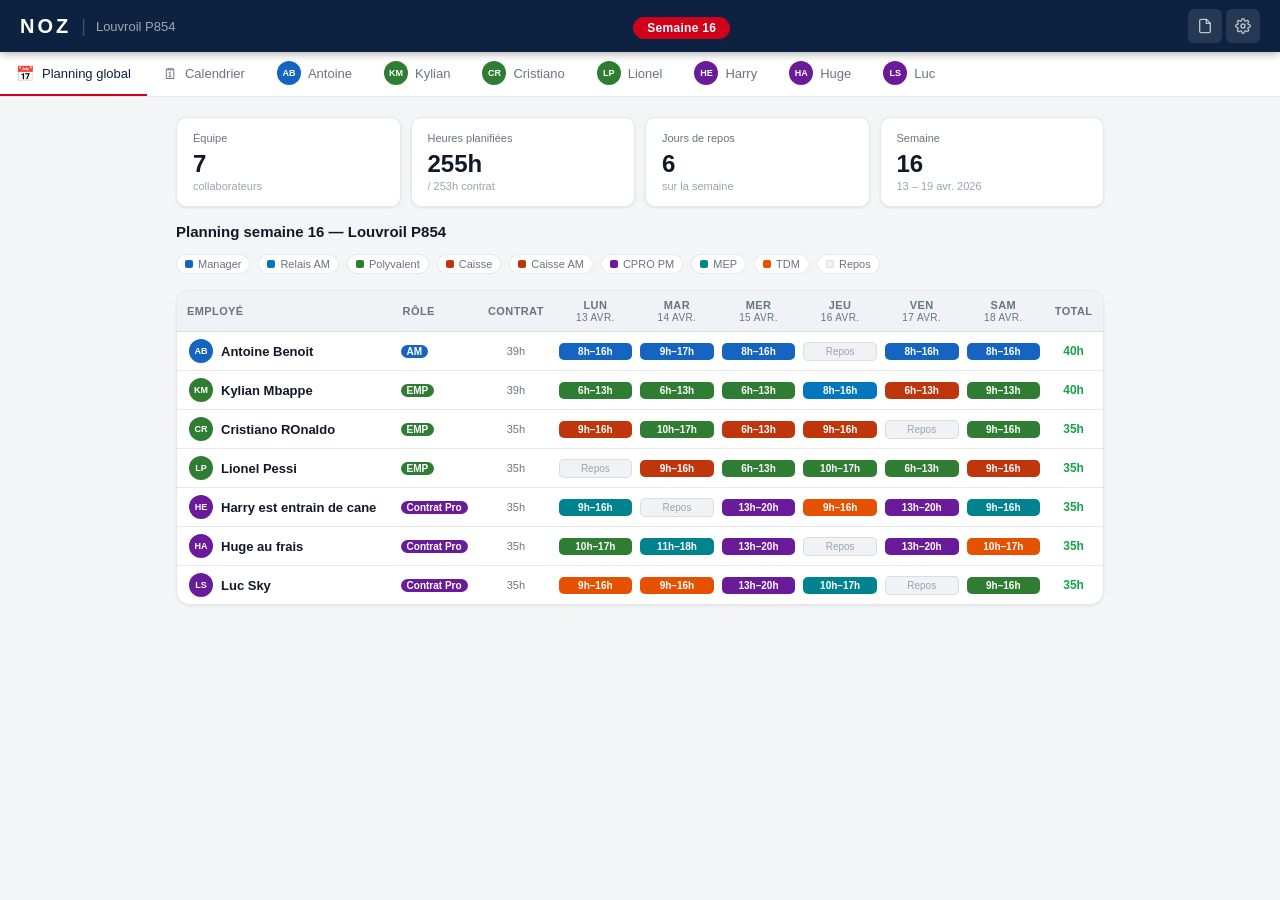
==== index.html @ 7fecaa73 "Add files via upload" ====
<!DOCTYPE html>
<html lang="fr">
<head>
  <meta charset="UTF-8" />
  <meta name="viewport" content="width=device-width, initial-scale=1.0" />
  <title>NOZ P854 — Planning</title>
  <link rel="stylesheet" href="style.css" />
  <link rel="icon" href="data:image/svg+xml,<svg xmlns='http://www.w3.org/2000/svg' viewBox='0 0 32 32'><rect width='32' height='32' fill='%230D2240'/><text x='4' y='24' font-size='20' fill='white' font-weight='bold'>N</text></svg>" />
</head>
<body>

  <div class="app">

    <!-- TOPBAR -->
    <header class="topbar">
      <div class="topbar-left">
        <span class="topbar-logo">NOZ</span>
        <span class="topbar-sep">|</span>
        <span class="topbar-store">Louvroil P854</span>
      </div>
      <div class="topbar-center">
        <span class="week-badge" id="week-badge">Semaine 16</span>
      </div>
      <div class="topbar-right">
        <button class="icon-btn" id="btn-pdf" title="Exporter PDF">
          <svg width="16" height="16" viewBox="0 0 24 24" fill="none" stroke="currentColor" stroke-width="2"><path d="M14 2H6a2 2 0 0 0-2 2v16a2 2 0 0 0 2 2h12a2 2 0 0 0 2-2V8z"/><polyline points="14,2 14,8 20,8"/></svg>
        </button>
        <button class="icon-btn" id="btn-settings" title="Paramètres">
          <svg width="16" height="16" viewBox="0 0 24 24" fill="none" stroke="currentColor" stroke-width="2"><circle cx="12" cy="12" r="3"/><path d="M19.4 15a1.65 1.65 0 0 0 .33 1.82l.06.06a2 2 0 0 1-2.83 2.83l-.06-.06a1.65 1.65 0 0 0-1.82-.33 1.65 1.65 0 0 0-1 1.51V21a2 2 0 0 1-4 0v-.09A1.65 1.65 0 0 0 9 19.4a1.65 1.65 0 0 0-1.82.33l-.06.06a2 2 0 0 1-2.83-2.83l.06-.06A1.65 1.65 0 0 0 4.68 15a1.65 1.65 0 0 0-1.51-1H3a2 2 0 0 1 0-4h.09A1.65 1.65 0 0 0 4.6 9a1.65 1.65 0 0 0-.33-1.82l-.06-.06a2 2 0 0 1 2.83-2.83l.06.06A1.65 1.65 0 0 0 9 4.68a1.65 1.65 0 0 0 1-1.51V3a2 2 0 0 1 4 0v.09a1.65 1.65 0 0 0 1 1.51 1.65 1.65 0 0 0 1.82-.33l.06-.06a2 2 0 0 1 2.83 2.83l-.06.06A1.65 1.65 0 0 0 19.4 9a1.65 1.65 0 0 0 1.51 1H21a2 2 0 0 1 0 4h-.09a1.65 1.65 0 0 0-1.51 1z"/></svg>
        </button>
      </div>
    </header>

    <!-- NAVIGATION -->
    <nav class="nav" id="nav"></nav>

    <!-- PAGES -->
    <main class="main" id="pages"></main>

  </div>

  <script src="data.js"></script>
  <script src="app.js"></script>
</body>
</html>
---- style.css ----
/* =============================================
   NOZ P854 — Planning App
   ============================================= */

*, *::before, *::after { box-sizing: border-box; margin: 0; padding: 0; }

:root {
  --noz-navy:    #0D2240;
  --noz-red:     #D0021B;
  --noz-red-dk:  #9E0114;

  --c-manager:   #1565C0;
  --c-emp:       #2E7D32;
  --c-caisse:    #BF360C;
  --c-cpro:      #6A1B9A;
  --c-mep:       #00838F;
  --c-tdm:       #E65100;
  --c-relais:    #0277BD;

  --bg:          #F4F5F7;
  --bg-card:     #FFFFFF;
  --bg-muted:    #F0F2F5;
  --border:      rgba(0,0,0,0.09);
  --border-md:   rgba(0,0,0,0.15);
  --text:        #111827;
  --text-muted:  #6B7280;
  --text-light:  #9CA3AF;
  --radius-sm:   6px;
  --radius-md:   10px;
  --radius-lg:   14px;
  --shadow-sm:   0 1px 3px rgba(0,0,0,0.08);
  --shadow-md:   0 4px 12px rgba(0,0,0,0.1);
}

@media (prefers-color-scheme: dark) {
  :root {
    --bg:        #0F1117;
    --bg-card:   #1C1F26;
    --bg-muted:  #252830;
    --border:    rgba(255,255,255,0.08);
    --border-md: rgba(255,255,255,0.14);
    --text:      #F3F4F6;
    --text-muted:#9CA3AF;
    --text-light:#6B7280;
  }
}

html { font-size: 15px; }
body {
  font-family: -apple-system, BlinkMacSystemFont, 'Segoe UI', Helvetica, Arial, sans-serif;
  background: var(--bg);
  color: var(--text);
  min-height: 100vh;
  -webkit-font-smoothing: antialiased;
}

/* ——— TOPBAR ——————————————————————————————— */
.topbar {
  background: var(--noz-navy);
  padding: 0 20px;
  height: 52px;
  display: flex;
  align-items: center;
  justify-content: space-between;
  position: sticky;
  top: 0;
  z-index: 100;
  box-shadow: 0 2px 8px rgba(0,0,0,0.3);
}

.topbar-left { display: flex; align-items: center; gap: 10px; }
.topbar-logo {
  color: #fff;
  font-size: 20px;
  font-weight: 700;
  letter-spacing: 3px;
}
.topbar-sep { color: rgba(255,255,255,0.2); font-size: 18px; }
.topbar-store { color: rgba(255,255,255,0.6); font-size: 13px; }

.topbar-center {}
.week-badge {
  background: var(--noz-red);
  color: #fff;
  font-size: 12px;
  font-weight: 600;
  padding: 4px 14px;
  border-radius: 20px;
  letter-spacing: 0.3px;
}

.topbar-right { display: flex; gap: 4px; }
.icon-btn {
  background: rgba(255,255,255,0.1);
  border: none;
  color: rgba(255,255,255,0.7);
  width: 34px; height: 34px;
  border-radius: var(--radius-sm);
  cursor: pointer;
  display: flex; align-items: center; justify-content: center;
  transition: background 0.15s, color 0.15s;
}
.icon-btn:hover { background: rgba(255,255,255,0.2); color: #fff; }

/* ——— NAV ————————————————————————————————— */
.nav {
  background: var(--bg-card);
  border-bottom: 1px solid var(--border);
  display: flex;
  overflow-x: auto;
  scrollbar-width: none;
  position: sticky;
  top: 52px;
  z-index: 90;
}
.nav::-webkit-scrollbar { display: none; }

.nav-btn {
  flex-shrink: 0;
  padding: 0 16px;
  height: 44px;
  font-size: 13px;
  font-weight: 500;
  border: none;
  background: none;
  cursor: pointer;
  color: var(--text-muted);
  border-bottom: 2px solid transparent;
  display: flex; align-items: center; gap: 7px;
  transition: color 0.15s, border-color 0.15s;
  white-space: nowrap;
}
.nav-btn:hover:not(.active) {
  color: var(--text);
  background: var(--bg-muted);
}
.nav-btn.active {
  color: var(--noz-navy);
  border-bottom-color: var(--noz-red);
}
@media (prefers-color-scheme: dark) {
  .nav-btn.active { color: #fff; }
}

.avatar-xs {
  width: 24px; height: 24px; border-radius: 50%;
  display: flex; align-items: center; justify-content: center;
  font-size: 9px; font-weight: 700; color: #fff;
  flex-shrink: 0;
}

/* ——— MAIN / PAGES ——————————————————————— */
.main { max-width: 960px; margin: 0 auto; padding: 20px 16px 40px; }

.page { display: none; }
.page.active { display: block; }

/* ——— GLOBAL PAGE ————————————————————————— */
.section-header {
  display: flex; align-items: center; justify-content: space-between;
  margin-bottom: 14px;
}
.section-title {
  font-size: 15px;
  font-weight: 600;
  color: var(--text);
}

.legend {
  display: flex; flex-wrap: wrap; gap: 8px;
  margin-bottom: 16px;
}
.legend-item {
  display: flex; align-items: center; gap: 5px;
  font-size: 11px; color: var(--text-muted);
  background: var(--bg-card);
  border: 1px solid var(--border);
  padding: 3px 8px; border-radius: 20px;
}
.legend-dot { width: 8px; height: 8px; border-radius: 2px; flex-shrink: 0; }

.card {
  background: var(--bg-card);
  border: 1px solid var(--border);
  border-radius: var(--radius-lg);
  overflow: hidden;
  box-shadow: var(--shadow-sm);
}

/* Planning table */
.table-wrap { overflow-x: auto; }
table.ptable {
  width: 100%;
  border-collapse: collapse;
  font-size: 12px;
  min-width: 600px;
}
table.ptable thead th {
  background: var(--bg-muted);
  color: var(--text-muted);
  font-weight: 600;
  font-size: 11px;
  text-transform: uppercase;
  letter-spacing: 0.4px;
  padding: 8px 10px;
  border-bottom: 1px solid var(--border);
  text-align: left;
  white-space: nowrap;
}
table.ptable thead th.center { text-align: center; }
table.ptable tbody tr { transition: background 0.1s; }
table.ptable tbody tr:hover { background: var(--bg-muted); }
table.ptable tbody td {
  padding: 6px 8px;
  border-bottom: 1px solid var(--border);
  vertical-align: middle;
}
table.ptable tbody tr:last-child td { border-bottom: none; }

.emp-cell { display: flex; align-items: center; gap: 8px; }
.emp-name { font-weight: 600; font-size: 13px; color: var(--text); }
.emp-role {
  font-size: 10px; font-weight: 600;
  padding: 1px 6px; border-radius: 10px;
  color: #fff;
}

.shift-pill {
  display: inline-flex; align-items: center; justify-content: center;
  border-radius: 5px;
  padding: 3px 7px;
  font-size: 10px; font-weight: 600;
  color: #fff;
  white-space: nowrap;
  width: 100%;
  min-width: 72px;
}
.shift-repos {
  background: var(--bg-muted);
  color: var(--text-light);
  border: 1px solid var(--border);
  font-weight: 500;
}

.h-ok   { color: #16a34a; font-weight: 700; font-size: 12px; }
.h-warn { color: #ea580c; font-weight: 700; font-size: 12px; }

/* ——— PERSON PAGE ————————————————————————— */
.person-header {
  background: var(--noz-navy);
  border-radius: var(--radius-lg);
  padding: 20px 22px;
  display: flex; align-items: center; gap: 16px;
  margin-bottom: 16px;
  box-shadow: var(--shadow-md);
}
.avatar-lg {
  width: 54px; height: 54px; border-radius: 50%;
  display: flex; align-items: center; justify-content: center;
  font-size: 18px; font-weight: 700; color: #fff;
  border: 2px solid rgba(255,255,255,0.25);
  flex-shrink: 0;
}
.ph-info { flex: 1; }
.ph-name { font-size: 18px; font-weight: 700; color: #fff; }
.ph-meta { font-size: 12px; color: rgba(255,255,255,0.55); margin-top: 3px; }
.ph-stats { text-align: right; flex-shrink: 0; }
.ph-stat-num { font-size: 26px; font-weight: 700; color: #fff; line-height: 1; }
.ph-stat-label { font-size: 11px; color: rgba(255,255,255,0.5); margin-top: 3px; }
.ph-stat-ok   { color: #4ade80; }
.ph-stat-warn { color: #fb923c; }

/* Week days list */
.week-list { display: flex; flex-direction: column; gap: 8px; }

.day-card {
  background: var(--bg-card);
  border: 1px solid var(--border);
  border-radius: var(--radius-md);
  overflow: hidden;
  box-shadow: var(--shadow-sm);
}
.day-card-inner {
  padding: 12px 16px;
  display: flex; align-items: center; gap: 14px;
}
.day-card.repos {
  opacity: 0.55;
}
.day-label {
  font-size: 11px; font-weight: 700;
  text-transform: uppercase;
  letter-spacing: 0.5px;
  color: var(--text-muted);
  width: 32px; flex-shrink: 0;
}
.day-date {
  font-size: 11px; color: var(--text-light);
  width: 80px; flex-shrink: 0;
}
.day-task-badge {
  display: inline-flex; align-items: center; gap: 5px;
  padding: 4px 10px; border-radius: 20px;
  font-size: 11px; font-weight: 600; color: #fff;
  flex-shrink: 0;
}
.day-hours-range {
  font-size: 12px; font-weight: 600; color: var(--text);
  flex-shrink: 0;
}
.day-dur {
  font-size: 11px; color: var(--text-muted);
  margin-left: auto; flex-shrink: 0;
}

/* Timeline bar inside day card */
.tl-wrap {
  border-top: 1px solid var(--border);
  padding: 8px 16px 10px;
  background: var(--bg-muted);
}
.tl-track {
  position: relative;
  height: 18px;
  background: var(--bg);
  border-radius: 4px;
  border: 1px solid var(--border);
  overflow: hidden;
}
.tl-fill {
  position: absolute; top: 0; height: 100%;
  border-radius: 3px;
  display: flex; align-items: center; justify-content: center;
  font-size: 9px; font-weight: 700; color: #fff;
  overflow: hidden;
}
.tl-ticks {
  display: flex; justify-content: space-between;
  margin-top: 3px;
  font-size: 9px; color: var(--text-light);
}

/* ——— CALENDAR PAGE ——————————————————————— */
.cal-header {
  display: flex; align-items: center; justify-content: space-between;
  margin-bottom: 16px;
}
.cal-nav { display: flex; align-items: center; gap: 10px; }
.cal-nav-btn {
  background: var(--bg-card);
  border: 1px solid var(--border);
  border-radius: var(--radius-sm);
  width: 30px; height: 30px;
  cursor: pointer; color: var(--text-muted);
  display: flex; align-items: center; justify-content: center;
  transition: background 0.15s;
}
.cal-nav-btn:hover { background: var(--bg-muted); color: var(--text); }
.cal-month-title { font-size: 15px; font-weight: 600; color: var(--text); min-width: 120px; text-align: center; }

.cal-grid {
  background: var(--bg-card);
  border: 1px solid var(--border);
  border-radius: var(--radius-lg);
  overflow: hidden;
  box-shadow: var(--shadow-sm);
}
.cal-weekdays {
  display: grid; grid-template-columns: repeat(7, 1fr);
  background: var(--bg-muted);
  border-bottom: 1px solid var(--border);
}
.cal-weekday {
  padding: 8px 0;
  text-align: center;
  font-size: 11px; font-weight: 700;
  text-transform: uppercase;
  letter-spacing: 0.5px;
  color: var(--text-muted);
}
.cal-days {
  display: grid; grid-template-columns: repeat(7, 1fr);
}
.cal-day {
  min-height: 90px;
  padding: 6px;
  border-right: 1px solid var(--border);
  border-bottom: 1px solid var(--border);
  vertical-align: top;
  position: relative;
}
.cal-day:nth-child(7n) { border-right: none; }
.cal-day.other-month { background: var(--bg-muted); opacity: 0.5; }
.cal-day.today { background: rgba(13,34,64,0.05); }
.cal-day-num {
  font-size: 12px; font-weight: 600;
  color: var(--text-muted);
  margin-bottom: 4px;
}
.cal-day.today .cal-day-num {
  background: var(--noz-red);
  color: #fff;
  width: 22px; height: 22px;
  border-radius: 50%;
  display: flex; align-items: center; justify-content: center;
  font-size: 11px;
}
.cal-event {
  font-size: 9px; font-weight: 600;
  padding: 2px 5px; border-radius: 3px;
  color: #fff; margin-bottom: 2px;
  white-space: nowrap; overflow: hidden;
  text-overflow: ellipsis;
  cursor: pointer;
  transition: opacity 0.1s;
}
.cal-event:hover { opacity: 0.85; }

/* ——— STATS SECTION ——————————————————————— */
.stats-grid {
  display: grid;
  grid-template-columns: repeat(auto-fit, minmax(140px, 1fr));
  gap: 10px;
  margin-bottom: 16px;
}
.stat-card {
  background: var(--bg-card);
  border: 1px solid var(--border);
  border-radius: var(--radius-md);
  padding: 14px 16px;
  box-shadow: var(--shadow-sm);
}
.stat-card-label { font-size: 11px; color: var(--text-muted); margin-bottom: 6px; font-weight: 500; }
.stat-card-num   { font-size: 24px; font-weight: 700; color: var(--text); }
.stat-card-sub   { font-size: 11px; color: var(--text-light); margin-top: 2px; }

/* ——— TOAST ——————————————————————————————— */
.toast {
  position: fixed; bottom: 20px; right: 20px;
  background: var(--noz-navy); color: #fff;
  padding: 10px 18px; border-radius: var(--radius-md);
  font-size: 13px; font-weight: 500;
  box-shadow: var(--shadow-md);
  z-index: 9999;
  opacity: 0; transform: translateY(10px);
  transition: opacity 0.25s, transform 0.25s;
  pointer-events: none;
}
.toast.show { opacity: 1; transform: translateY(0); }

/* ——— RESPONSIVE ————————————————————————— */
@media (max-width: 600px) {
  .main { padding: 12px 10px 30px; }
  .person-header { flex-wrap: wrap; }
  .ph-stats { margin-left: 0; }
  .day-date { display: none; }
  table.ptable { font-size: 11px; }
  .shift-pill { min-width: 60px; font-size: 9px; }
}

/* ——— PRINT / PDF ————————————————————————— */
@media print {
  .topbar, .nav, .icon-btn { display: none !important; }
  .page { display: block !important; }
  .card, .day-card { box-shadow: none; }
  body { background: #fff; }
}
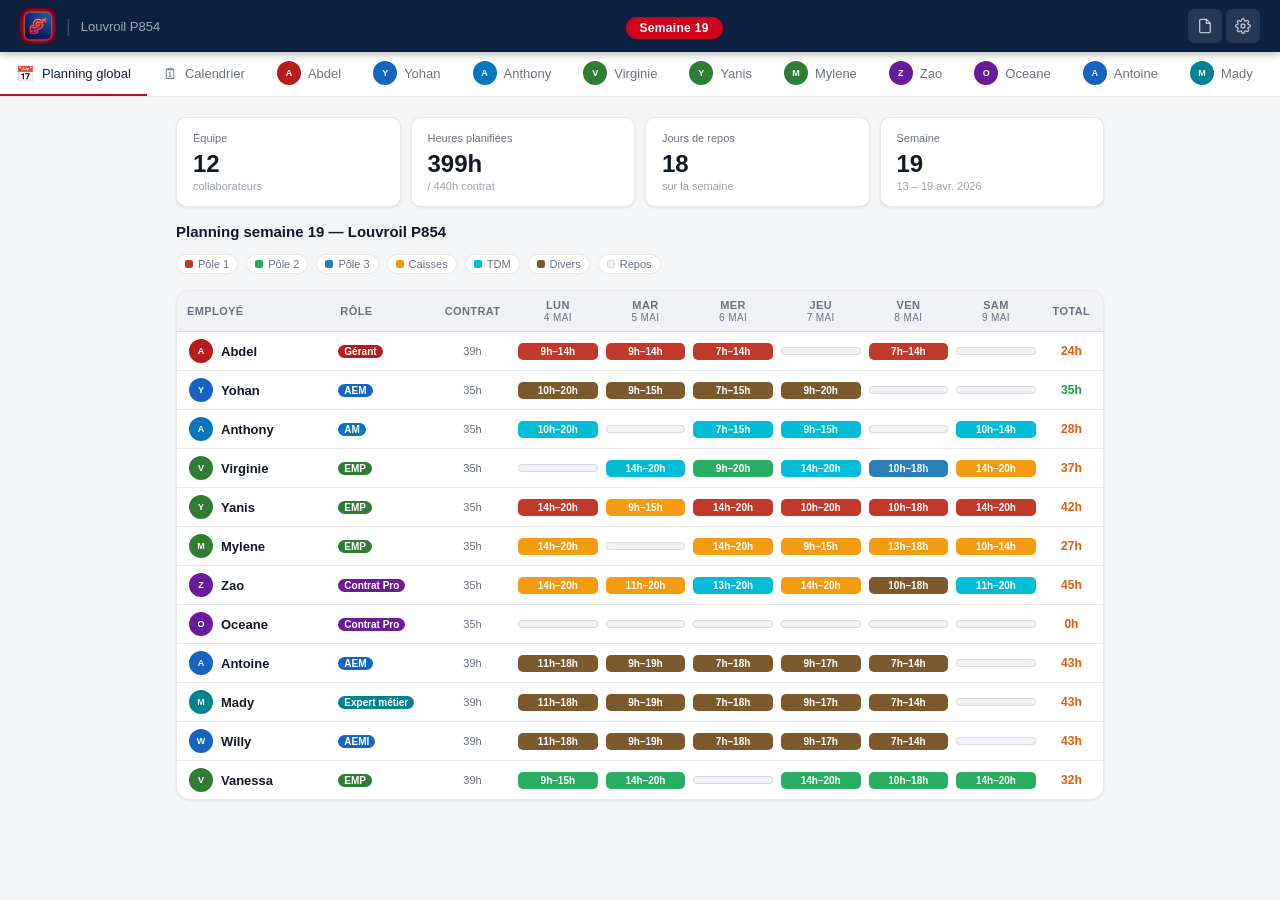
==== commit 95515341: "Add files via upload" ====
--- a/index.html
+++ b/index.html
@@ -5,7 +5,7 @@
   <meta name="viewport" content="width=device-width, initial-scale=1.0" />
   <title>NOZ P854 — Planning</title>
   <link rel="stylesheet" href="style.css" />
-  <link rel="icon" href="data:image/svg+xml,<svg xmlns='http://www.w3.org/2000/svg' viewBox='0 0 32 32'><rect width='32' height='32' fill='%230D2240'/><text x='4' y='24' font-size='20' fill='white' font-weight='bold'>N</text></svg>" />
+  <link rel="icon" type="image/png" href="[data-uri]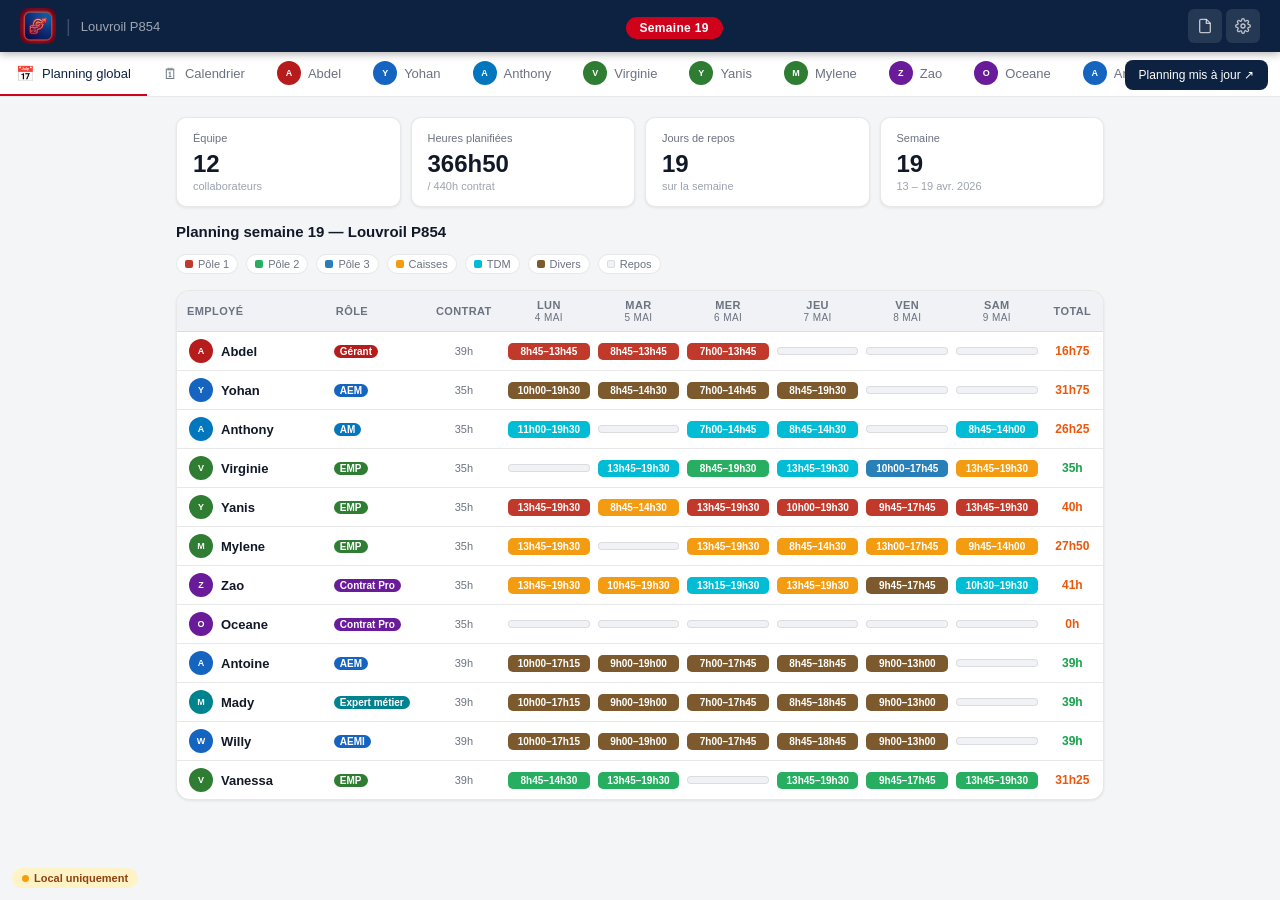
==== commit 9a6c0daf: "Add files via upload" ====
--- a/index.html
+++ b/index.html
@@ -3,6 +3,11 @@
 <head>
   <meta charset="UTF-8" />
   <meta name="viewport" content="width=device-width, initial-scale=1.0" />
+  <!-- iOS home screen icon -->
+  <link rel="apple-touch-icon" href="[data-uri]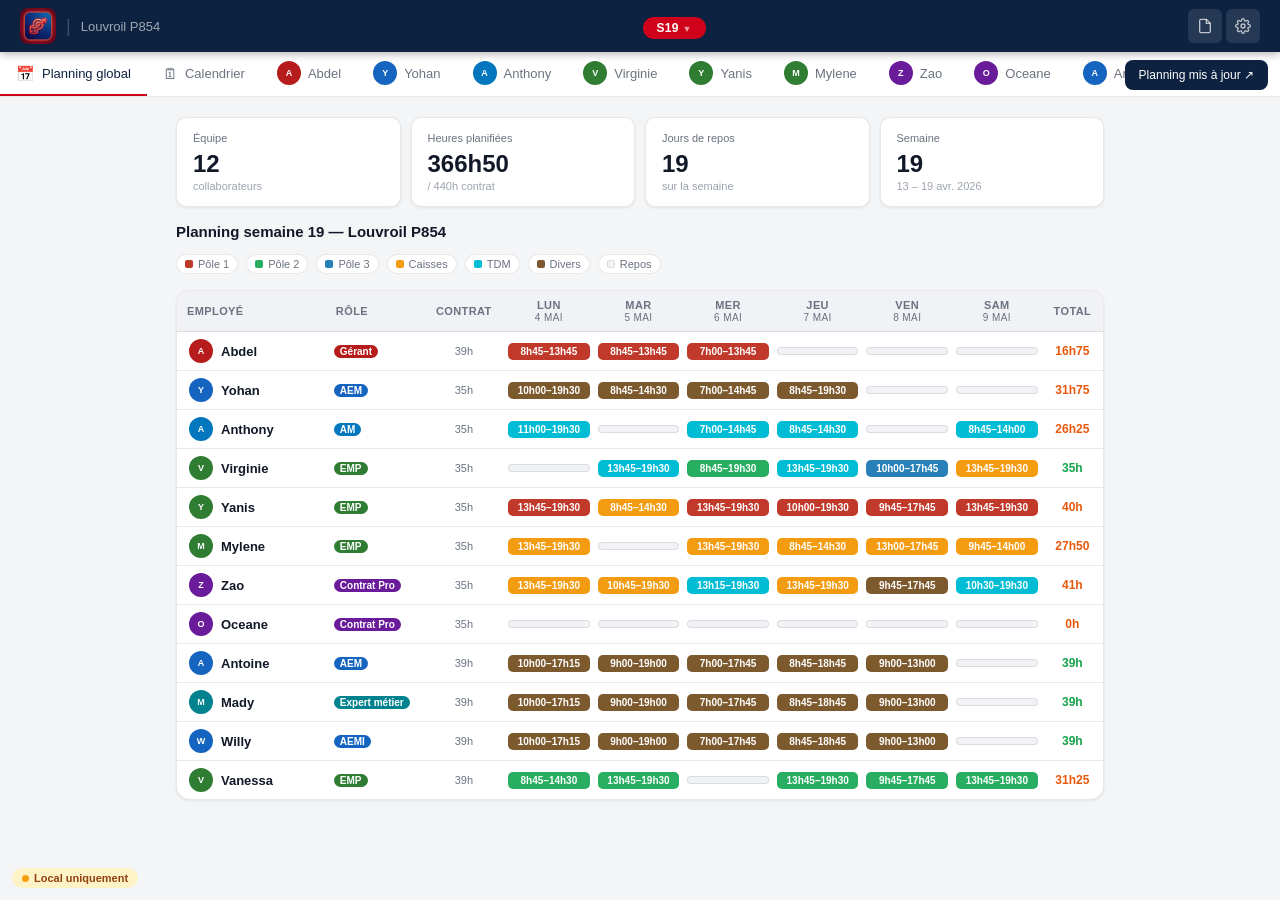
==== commit e11a29de: "Add files via upload" ====
--- a/index.html
+++ b/index.html
@@ -24,7 +24,7 @@
         <span class="topbar-store">Louvroil P854</span>
       </div>
       <div class="topbar-center">
-        <span class="week-badge" id="week-badge">Semaine 16</span>
+        <span class="week-badge" id="week-badge">Chargement…</span>
       </div>
       <div class="topbar-right">
         <button class="icon-btn" id="btn-pdf" title="Exporter PDF">
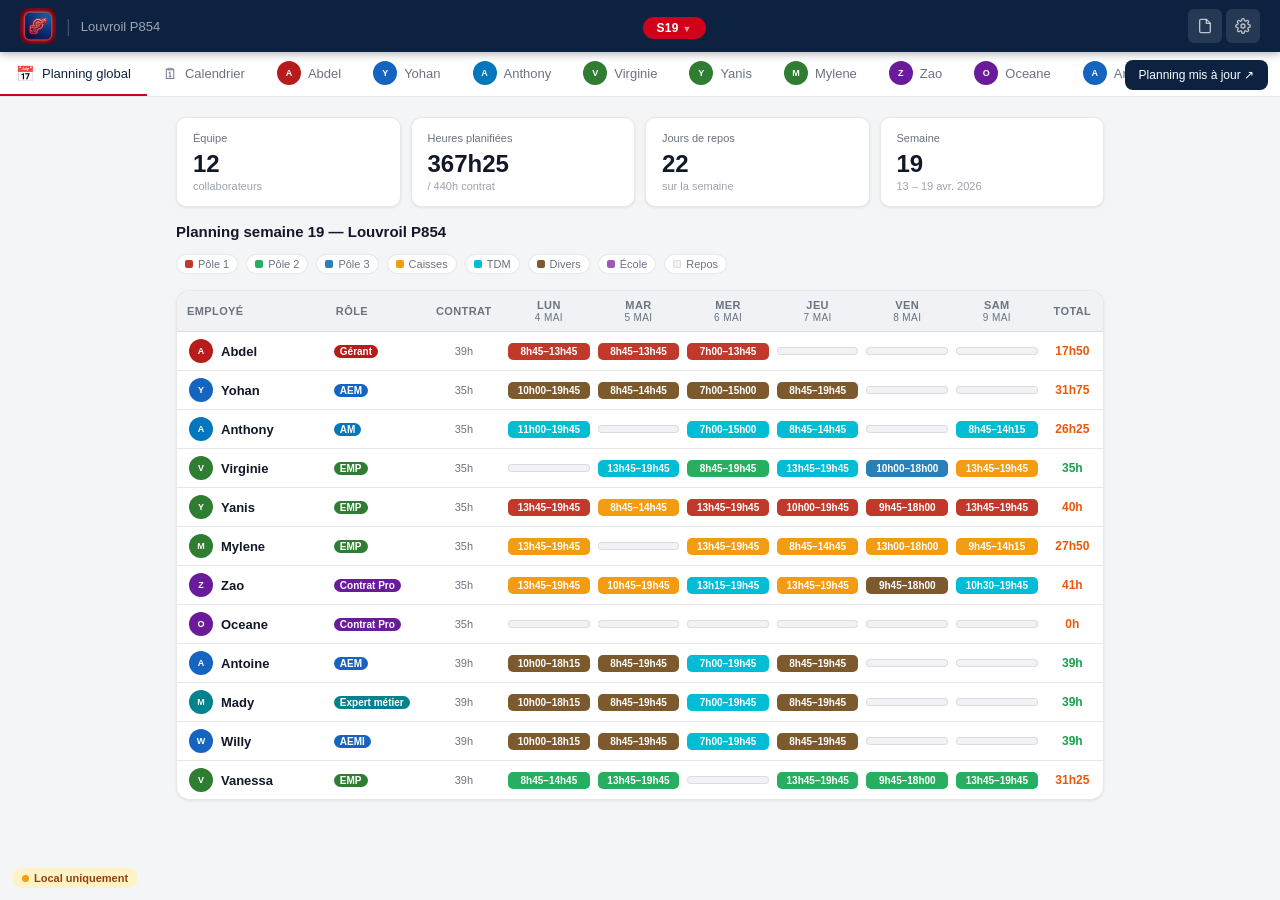
==== commit cdaa9328: "Add files via upload" ====
--- a/index.html
+++ b/index.html
@@ -44,6 +44,7 @@
 
   </div>
 
+  <script src="https://cdn.sheetjs.com/xlsx-0.20.3/package/dist/xlsx.full.min.js"></script>
   <script src="data.js"></script>
   <script src="firebase.js"></script>
   <script src="sheets.js"></script>
